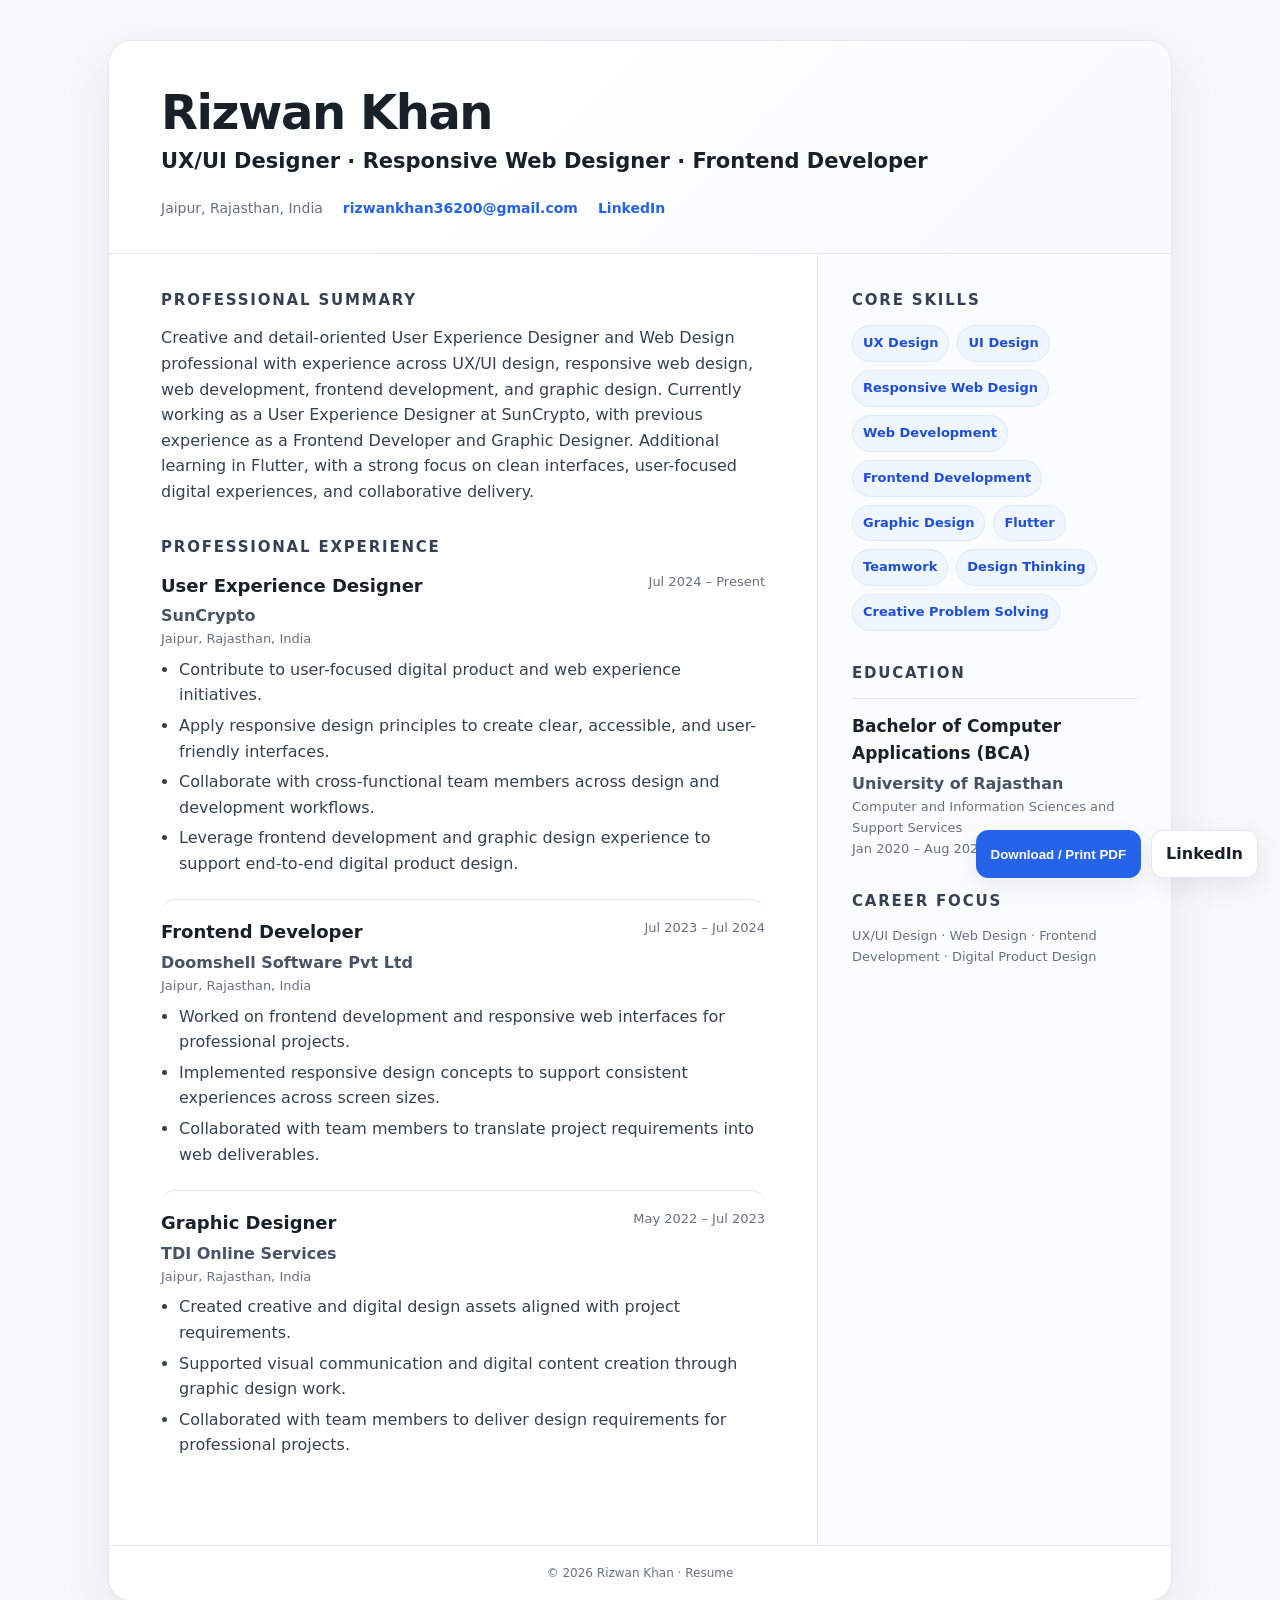
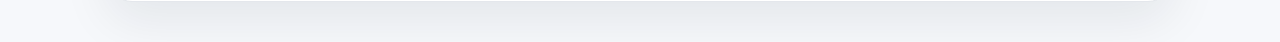
==== resume/index.html @ edef9150 "Add ATS-friendly interactive resume page" ====
<!doctype html>
<html lang="en">
<head>
  <meta charset="utf-8">
  <meta name="viewport" content="width=device-width, initial-scale=1">
  <meta name="description" content="Rizwan Khan — ATS-friendly resume. UX/UI Designer, Web Designer and Frontend Developer based in Jaipur, India.">
  <meta name="author" content="Rizwan Khan">
  <title>Rizwan Khan | Resume</title>
  <style>
    :root{--bg:#f6f8fb;--paper:#fff;--ink:#18202a;--muted:#667085;--line:#e4e7ec;--accent:#2563eb;--accent2:#eff6ff;--shadow:0 18px 50px rgba(16,24,40,.08)}
    *{box-sizing:border-box}html{scroll-behavior:smooth}body{margin:0;background:var(--bg);color:var(--ink);font-family:Inter,system-ui,-apple-system,BlinkMacSystemFont,"Segoe UI",sans-serif;line-height:1.6}
    a{color:var(--accent);text-decoration:none}a:hover{text-decoration:underline}
    .wrap{max-width:1100px;margin:40px auto;padding:0 18px}.resume{background:var(--paper);border:1px solid var(--line);border-radius:24px;box-shadow:var(--shadow);overflow:hidden}
    header{padding:46px 52px 34px;border-bottom:1px solid var(--line);background:linear-gradient(135deg,#fff 0%,#f8fbff 100%)}
    h1{font-size:48px;line-height:1.05;margin:0 0 8px;letter-spacing:-.03em} .role{font-size:21px;font-weight:650;margin:0 0 18px}.contact{display:flex;flex-wrap:wrap;gap:10px 20px;color:var(--muted);font-size:14px}.contact a{font-weight:600}
    main{display:grid;grid-template-columns:2fr 1fr;gap:0}.content{padding:34px 52px}.sidebar{padding:34px 34px;background:#fbfcfe;border-left:1px solid var(--line)}
    section{margin:0 0 30px}h2{font-size:15px;text-transform:uppercase;letter-spacing:.12em;margin:0 0 13px;color:#344054}p{margin:0 0 10px}.summary{font-size:16px;color:#344054}
    .job{padding:18px 0;border-top:1px solid var(--line);transition:transform .2s ease,background .2s ease;padding-left:0;border-radius:14px}.job:first-of-type{border-top:0;padding-top:0}.job:hover{transform:translateX(6px);background:linear-gradient(90deg,#f8fbff,transparent);padding-left:12px}
    .job-head{display:flex;justify-content:space-between;gap:14px;align-items:flex-start}.job h3{font-size:18px;margin:0 0 3px}.company{font-weight:650;color:#475467}.date{font-size:13px;color:var(--muted);white-space:nowrap}.location{font-size:13px;color:var(--muted);margin-bottom:7px}.bullets{margin:7px 0 0 18px;padding:0;color:#344054}.bullets li{margin:5px 0}
    .chips{display:flex;flex-wrap:wrap;gap:8px}.chip{padding:7px 10px;background:var(--accent2);border:1px solid #dbeafe;color:#1d4ed8;border-radius:999px;font-size:13px;font-weight:650;transition:.2s}.chip:hover{transform:translateY(-2px);box-shadow:0 5px 15px rgba(37,99,235,.12)}
    .edu{border-top:1px solid var(--line);padding-top:14px}.edu h3{margin:0 0 4px;font-size:17px}.small{font-size:13px;color:var(--muted)}
    .actions{position:fixed;right:22px;bottom:22px;display:flex;gap:10px;z-index:5}.btn{border:1px solid var(--line);background:#fff;color:var(--ink);padding:10px 14px;border-radius:12px;font-weight:700;box-shadow:0 8px 24px rgba(16,24,40,.08);cursor:pointer}.btn.primary{background:var(--accent);color:#fff;border-color:var(--accent)}.btn:hover{transform:translateY(-2px)}
    footer{padding:18px 52px;border-top:1px solid var(--line);color:var(--muted);font-size:12px;text-align:center}
    @media(max-width:800px){.wrap{margin:14px auto}.resume{border-radius:16px}header{padding:30px 24px}.content{padding:28px 24px}.sidebar{padding:28px 24px;border-left:0;border-top:1px solid var(--line)}main{grid-template-columns:1fr}h1{font-size:38px}.job-head{display:block}.date{display:block;margin-top:4px}.actions{left:14px;right:14px;bottom:14px;justify-content:center}.btn{flex:1;max-width:180px}}
    @media print{body{background:#fff}.wrap{margin:0;padding:0}.resume{border:0;box-shadow:none;border-radius:0}.actions{display:none}header, .content,.sidebar,footer{padding-left:28px;padding-right:28px}a{color:inherit}main{grid-template-columns:2fr 1fr}}
  </style>
</head>
<body>
  <div class="wrap">
    <div class="resume">
      <header>
        <h1>Rizwan Khan</h1>
        <p class="role">UX/UI Designer · Responsive Web Designer · Frontend Developer</p>
        <div class="contact">
          <span>Jaipur, Rajasthan, India</span>
          <a href="mailto:rizwankhan36200@gmail.com">rizwankhan36200@gmail.com</a>
          <a href="https://www.linkedin.com/in/rizwan-khan-44771826b/" target="_blank" rel="noopener">LinkedIn</a>
        </div>
      </header>
      <main>
        <div class="content">
          <section>
            <h2>Professional Summary</h2>
            <p class="summary">Creative and detail-oriented User Experience Designer and Web Design professional with experience across UX/UI design, responsive web design, web development, frontend development, and graphic design. Currently working as a User Experience Designer at SunCrypto, with previous experience as a Frontend Developer and Graphic Designer. Additional learning in Flutter, with a strong focus on clean interfaces, user-focused digital experiences, and collaborative delivery.</p>
          </section>

          <section>
            <h2>Professional Experience</h2>
            <article class="job">
              <div class="job-head"><div><h3>User Experience Designer</h3><div class="company">SunCrypto</div></div><div class="date">Jul 2024 – Present</div></div>
              <div class="location">Jaipur, Rajasthan, India</div>
              <ul class="bullets">
                <li>Contribute to user-focused digital product and web experience initiatives.</li>
                <li>Apply responsive design principles to create clear, accessible, and user-friendly interfaces.</li>
                <li>Collaborate with cross-functional team members across design and development workflows.</li>
                <li>Leverage frontend development and graphic design experience to support end-to-end digital product design.</li>
              </ul>
            </article>
            <article class="job">
              <div class="job-head"><div><h3>Frontend Developer</h3><div class="company">Doomshell Software Pvt Ltd</div></div><div class="date">Jul 2023 – Jul 2024</div></div>
              <div class="location">Jaipur, Rajasthan, India</div>
              <ul class="bullets">
                <li>Worked on frontend development and responsive web interfaces for professional projects.</li>
                <li>Implemented responsive design concepts to support consistent experiences across screen sizes.</li>
                <li>Collaborated with team members to translate project requirements into web deliverables.</li>
              </ul>
            </article>
            <article class="job">
              <div class="job-head"><div><h3>Graphic Designer</h3><div class="company">TDI Online Services</div></div><div class="date">May 2022 – Jul 2023</div></div>
              <div class="location">Jaipur, Rajasthan, India</div>
              <ul class="bullets">
                <li>Created creative and digital design assets aligned with project requirements.</li>
                <li>Supported visual communication and digital content creation through graphic design work.</li>
                <li>Collaborated with team members to deliver design requirements for professional projects.</li>
              </ul>
            </article>
          </section>
        </div>
        <aside class="sidebar">
          <section>
            <h2>Core Skills</h2>
            <div class="chips">
              <span class="chip">UX Design</span><span class="chip">UI Design</span><span class="chip">Responsive Web Design</span><span class="chip">Web Development</span><span class="chip">Frontend Development</span><span class="chip">Graphic Design</span><span class="chip">Flutter</span><span class="chip">Teamwork</span><span class="chip">Design Thinking</span><span class="chip">Creative Problem Solving</span>
            </div>
          </section>
          <section>
            <h2>Education</h2>
            <div class="edu"><h3>Bachelor of Computer Applications (BCA)</h3><div class="company">University of Rajasthan</div><div class="small">Computer and Information Sciences and Support Services</div><div class="small">Jan 2020 – Aug 2021</div></div>
          </section>
          <section>
            <h2>Career Focus</h2>
            <p class="small">UX/UI Design · Web Design · Frontend Development · Digital Product Design</p>
          </section>
        </aside>
      </main>
      <footer>© 2026 Rizwan Khan · Resume</footer>
    </div>
  </div>
  <div class="actions"><button class="btn primary" onclick="window.print()">Download / Print PDF</button><a class="btn" href="https://www.linkedin.com/in/rizwan-khan-44771826b/" target="_blank" rel="noopener">LinkedIn</a></div>
</body>
</html>
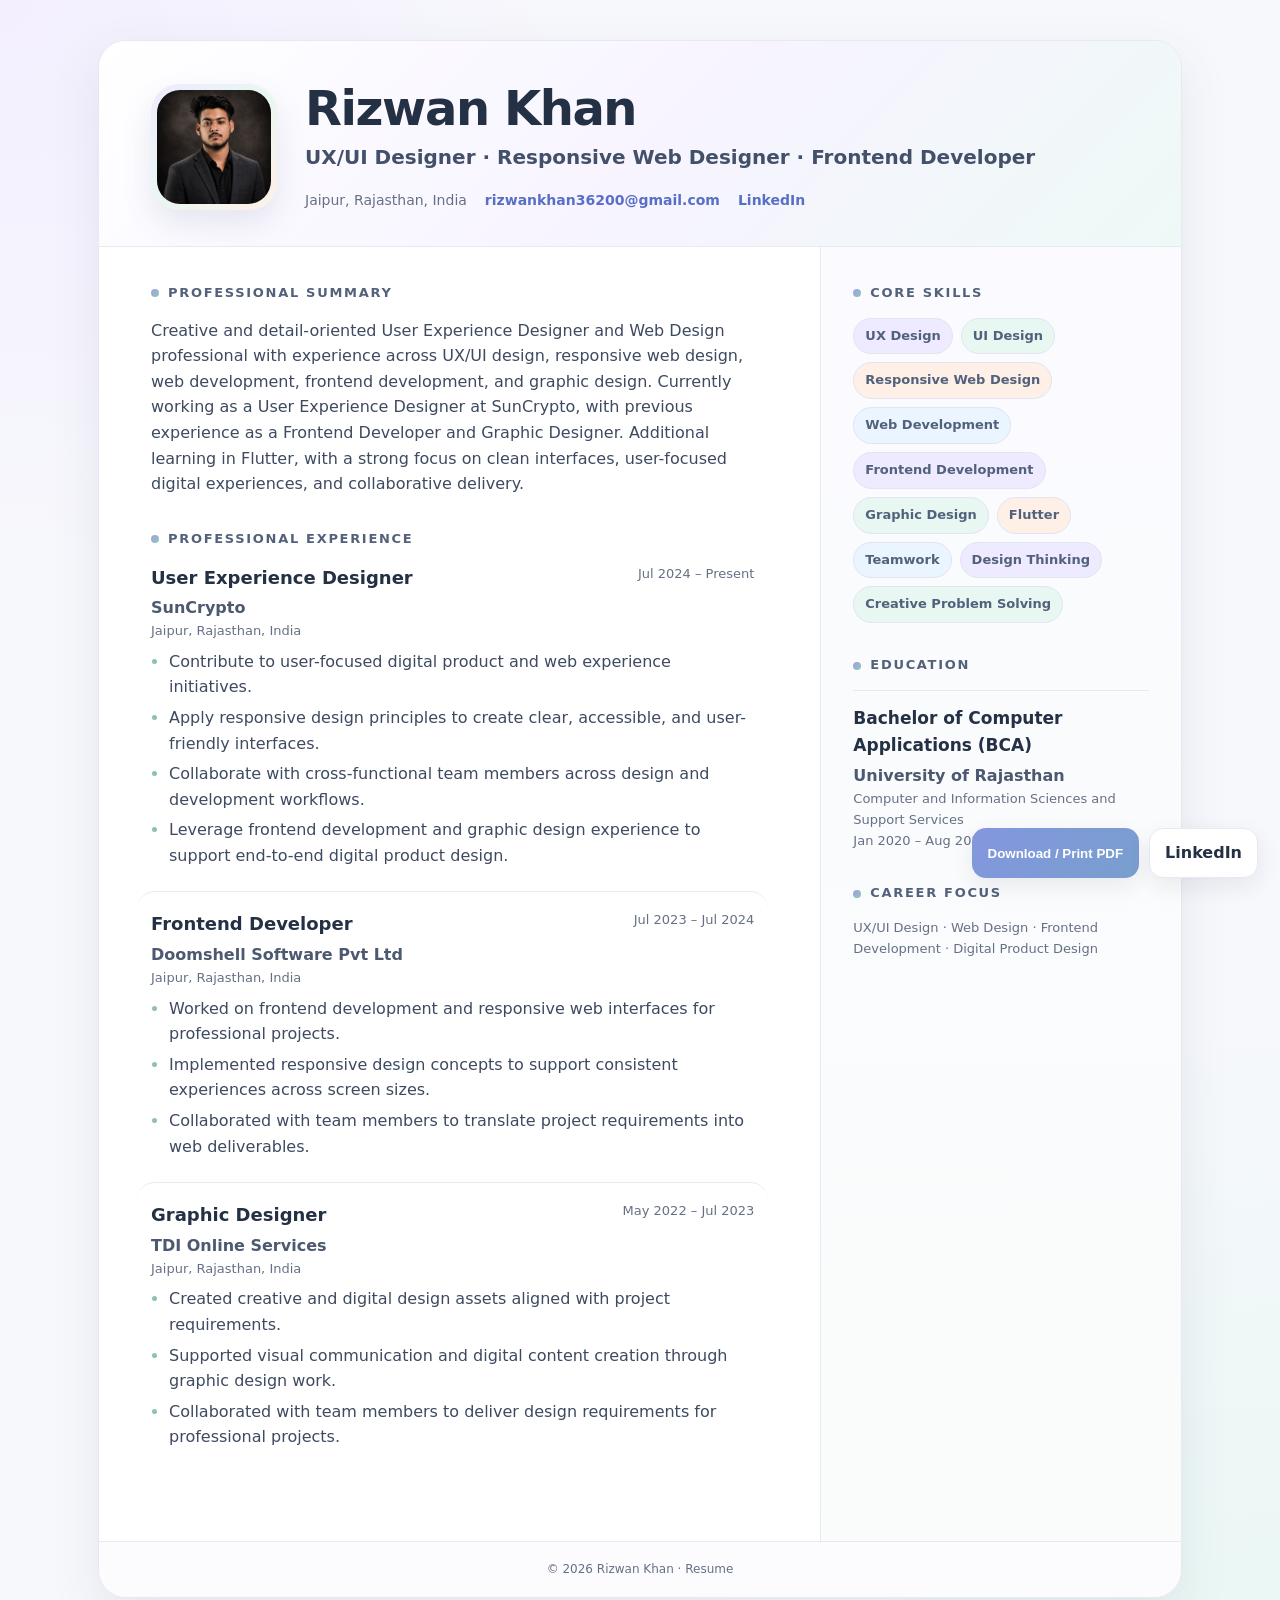
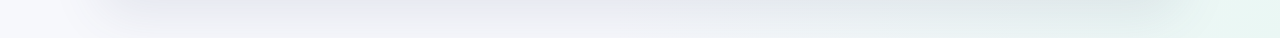
==== commit f6af4573: "Enhance resume with pastel colors and profile photo" ====
--- a/resume/index.html
+++ b/resume/index.html
@@ -7,95 +7,31 @@
   <meta name="author" content="Rizwan Khan">
   <title>Rizwan Khan | Resume</title>
   <style>
-    :root{--bg:#f6f8fb;--paper:#fff;--ink:#18202a;--muted:#667085;--line:#e4e7ec;--accent:#2563eb;--accent2:#eff6ff;--shadow:0 18px 50px rgba(16,24,40,.08)}
-    *{box-sizing:border-box}html{scroll-behavior:smooth}body{margin:0;background:var(--bg);color:var(--ink);font-family:Inter,system-ui,-apple-system,BlinkMacSystemFont,"Segoe UI",sans-serif;line-height:1.6}
-    a{color:var(--accent);text-decoration:none}a:hover{text-decoration:underline}
-    .wrap{max-width:1100px;margin:40px auto;padding:0 18px}.resume{background:var(--paper);border:1px solid var(--line);border-radius:24px;box-shadow:var(--shadow);overflow:hidden}
-    header{padding:46px 52px 34px;border-bottom:1px solid var(--line);background:linear-gradient(135deg,#fff 0%,#f8fbff 100%)}
-    h1{font-size:48px;line-height:1.05;margin:0 0 8px;letter-spacing:-.03em} .role{font-size:21px;font-weight:650;margin:0 0 18px}.contact{display:flex;flex-wrap:wrap;gap:10px 20px;color:var(--muted);font-size:14px}.contact a{font-weight:600}
-    main{display:grid;grid-template-columns:2fr 1fr;gap:0}.content{padding:34px 52px}.sidebar{padding:34px 34px;background:#fbfcfe;border-left:1px solid var(--line)}
-    section{margin:0 0 30px}h2{font-size:15px;text-transform:uppercase;letter-spacing:.12em;margin:0 0 13px;color:#344054}p{margin:0 0 10px}.summary{font-size:16px;color:#344054}
-    .job{padding:18px 0;border-top:1px solid var(--line);transition:transform .2s ease,background .2s ease;padding-left:0;border-radius:14px}.job:first-of-type{border-top:0;padding-top:0}.job:hover{transform:translateX(6px);background:linear-gradient(90deg,#f8fbff,transparent);padding-left:12px}
-    .job-head{display:flex;justify-content:space-between;gap:14px;align-items:flex-start}.job h3{font-size:18px;margin:0 0 3px}.company{font-weight:650;color:#475467}.date{font-size:13px;color:var(--muted);white-space:nowrap}.location{font-size:13px;color:var(--muted);margin-bottom:7px}.bullets{margin:7px 0 0 18px;padding:0;color:#344054}.bullets li{margin:5px 0}
-    .chips{display:flex;flex-wrap:wrap;gap:8px}.chip{padding:7px 10px;background:var(--accent2);border:1px solid #dbeafe;color:#1d4ed8;border-radius:999px;font-size:13px;font-weight:650;transition:.2s}.chip:hover{transform:translateY(-2px);box-shadow:0 5px 15px rgba(37,99,235,.12)}
-    .edu{border-top:1px solid var(--line);padding-top:14px}.edu h3{margin:0 0 4px;font-size:17px}.small{font-size:13px;color:var(--muted)}
-    .actions{position:fixed;right:22px;bottom:22px;display:flex;gap:10px;z-index:5}.btn{border:1px solid var(--line);background:#fff;color:var(--ink);padding:10px 14px;border-radius:12px;font-weight:700;box-shadow:0 8px 24px rgba(16,24,40,.08);cursor:pointer}.btn.primary{background:var(--accent);color:#fff;border-color:var(--accent)}.btn:hover{transform:translateY(-2px)}
-    footer{padding:18px 52px;border-top:1px solid var(--line);color:var(--muted);font-size:12px;text-align:center}
-    @media(max-width:800px){.wrap{margin:14px auto}.resume{border-radius:16px}header{padding:30px 24px}.content{padding:28px 24px}.sidebar{padding:28px 24px;border-left:0;border-top:1px solid var(--line)}main{grid-template-columns:1fr}h1{font-size:38px}.job-head{display:block}.date{display:block;margin-top:4px}.actions{left:14px;right:14px;bottom:14px;justify-content:center}.btn{flex:1;max-width:180px}}
-    @media print{body{background:#fff}.wrap{margin:0;padding:0}.resume{border:0;box-shadow:none;border-radius:0}.actions{display:none}header, .content,.sidebar,footer{padding-left:28px;padding-right:28px}a{color:inherit}main{grid-template-columns:2fr 1fr}}
+    :root{--bg:#f7f8fc;--paper:#fff;--ink:#243044;--muted:#667085;--line:#e7e9f0;--blue:#7186d8;--lav:#eeeaff;--mint:#e8f7f1;--peach:#fff0e7;--pink:#fcebf1;--sky:#eaf5ff;--shadow:0 18px 50px rgba(71,82,117,.10)}
+    *{box-sizing:border-box}html{scroll-behavior:smooth}body{margin:0;background:radial-gradient(circle at top left,#f3efff 0,transparent 28%),radial-gradient(circle at bottom right,#eaf7f4 0,transparent 32%),var(--bg);color:var(--ink);font-family:Inter,system-ui,-apple-system,BlinkMacSystemFont,"Segoe UI",sans-serif;line-height:1.6}
+    a{color:#586fc8;text-decoration:none}a:hover{text-decoration:underline}.wrap{max-width:1120px;margin:40px auto;padding:0 18px}.resume{background:var(--paper);border:1px solid var(--line);border-radius:28px;box-shadow:var(--shadow);overflow:hidden}
+    header{padding:42px 52px 34px;border-bottom:1px solid var(--line);background:linear-gradient(135deg,#fff 0%,#f7f4ff 52%,#eef9f6 100%);position:relative;overflow:hidden}.hero{display:flex;align-items:center;gap:28px;position:relative;z-index:1}.profile-frame{width:126px;height:126px;flex:0 0 126px;border-radius:28px;padding:6px;background:linear-gradient(135deg,var(--lav),var(--mint),var(--peach));box-shadow:0 14px 30px rgba(93,108,157,.14);transition:.3s ease}.profile-frame:hover{transform:translateY(-5px) rotate(-1deg);box-shadow:0 20px 38px rgba(93,108,157,.2)}.profile-frame img{width:100%;height:100%;object-fit:cover;border-radius:23px;background:#fff;display:block}
+    h1{font-size:48px;line-height:1.05;margin:0 0 8px;letter-spacing:-.03em}.role{font-size:20px;font-weight:700;margin:0 0 16px;color:#43506a}.contact{display:flex;flex-wrap:wrap;gap:9px 18px;color:var(--muted);font-size:14px}.contact a{font-weight:700}
+    main{display:grid;grid-template-columns:2fr 1fr;gap:0}.content{padding:36px 52px}.sidebar{padding:36px 32px;background:linear-gradient(180deg,#fbfbff,#f9fcfb);border-left:1px solid var(--line)}section{margin:0 0 32px}h2{font-size:13px;text-transform:uppercase;letter-spacing:.13em;margin:0 0 14px;color:#53617b;display:flex;align-items:center;gap:9px}h2:before{content:"";width:8px;height:8px;border-radius:50%;background:linear-gradient(135deg,#a99ae8,#88cbb8)}p{margin:0 0 10px}.summary{font-size:16px;color:#3e4a60}
+    .job{padding:18px 14px;border-top:1px solid var(--line);transition:transform .25s ease,background .25s ease,box-shadow .25s ease;border-radius:18px;margin-left:-14px}.job:first-of-type{border-top:0;padding-top:0}.job:hover{transform:translateX(7px);background:linear-gradient(90deg,#f7f4ff,#fff);box-shadow:0 10px 24px rgba(101,113,153,.07)}.job-head{display:flex;justify-content:space-between;gap:14px;align-items:flex-start}.job h3{font-size:18px;margin:0 0 3px}.company{font-weight:700;color:#4d5970}.date{font-size:13px;color:var(--muted);white-space:nowrap}.location{font-size:13px;color:var(--muted);margin-bottom:7px}.bullets{margin:7px 0 0 18px;padding:0;color:#3e4a60}.bullets li{margin:5px 0}.bullets li::marker{color:#91bfb2}
+    .chips{display:flex;flex-wrap:wrap;gap:8px}.chip{padding:7px 11px;border:1px solid #e1e5f0;color:#52617c;border-radius:999px;font-size:13px;font-weight:700;transition:.22s}.chip:nth-child(4n+1){background:var(--lav)}.chip:nth-child(4n+2){background:var(--mint)}.chip:nth-child(4n+3){background:var(--peach)}.chip:nth-child(4n+4){background:var(--sky)}.chip:hover{transform:translateY(-3px);box-shadow:0 8px 18px rgba(82,97,124,.13);border-color:transparent}.edu{border-top:1px solid var(--line);padding-top:14px}.edu h3{margin:0 0 4px;font-size:17px}.small{font-size:13px;color:var(--muted)}
+    .actions{position:fixed;right:22px;bottom:22px;display:flex;gap:10px;z-index:5}.btn{border:1px solid var(--line);background:#fff;color:var(--ink);padding:11px 15px;border-radius:14px;font-weight:700;box-shadow:0 8px 24px rgba(16,24,40,.08);cursor:pointer;transition:.2s}.btn.primary{background:linear-gradient(135deg,#8496df,#789fce);color:#fff;border-color:transparent}.btn:hover{transform:translateY(-2px);text-decoration:none;box-shadow:0 12px 28px rgba(84,103,160,.18)}footer{padding:18px 52px;border-top:1px solid var(--line);color:var(--muted);font-size:12px;text-align:center;background:#fcfcfe}
+    @media(max-width:800px){.wrap{margin:14px auto}.resume{border-radius:18px}header{padding:30px 24px}.hero{align-items:flex-start;gap:18px}.profile-frame{width:92px;height:92px;flex-basis:92px;border-radius:22px}.profile-frame img{border-radius:17px}.content{padding:28px 24px}.sidebar{padding:28px 24px;border-left:0;border-top:1px solid var(--line)}main{grid-template-columns:1fr}h1{font-size:36px}.role{font-size:16px}.job-head{display:block}.date{display:block;margin-top:4px}.actions{left:14px;right:14px;bottom:14px;justify-content:center}.btn{flex:1;max-width:180px}}
+    @media print{body{background:#fff}.wrap{margin:0;padding:0}.resume{border:0;box-shadow:none;border-radius:0}.actions{display:none}header,.content,.sidebar,footer{padding-left:28px;padding-right:28px}a{color:inherit}.chip{border-color:#ddd}main{grid-template-columns:2fr 1fr}.job:hover,.chip:hover{transform:none;box-shadow:none}}
   </style>
 </head>
 <body>
-  <div class="wrap">
-    <div class="resume">
-      <header>
-        <h1>Rizwan Khan</h1>
-        <p class="role">UX/UI Designer · Responsive Web Designer · Frontend Developer</p>
-        <div class="contact">
-          <span>Jaipur, Rajasthan, India</span>
-          <a href="mailto:rizwankhan36200@gmail.com">rizwankhan36200@gmail.com</a>
-          <a href="https://www.linkedin.com/in/rizwan-khan-44771826b/" target="_blank" rel="noopener">LinkedIn</a>
-        </div>
-      </header>
-      <main>
-        <div class="content">
-          <section>
-            <h2>Professional Summary</h2>
-            <p class="summary">Creative and detail-oriented User Experience Designer and Web Design professional with experience across UX/UI design, responsive web design, web development, frontend development, and graphic design. Currently working as a User Experience Designer at SunCrypto, with previous experience as a Frontend Developer and Graphic Designer. Additional learning in Flutter, with a strong focus on clean interfaces, user-focused digital experiences, and collaborative delivery.</p>
-          </section>
-
-          <section>
-            <h2>Professional Experience</h2>
-            <article class="job">
-              <div class="job-head"><div><h3>User Experience Designer</h3><div class="company">SunCrypto</div></div><div class="date">Jul 2024 – Present</div></div>
-              <div class="location">Jaipur, Rajasthan, India</div>
-              <ul class="bullets">
-                <li>Contribute to user-focused digital product and web experience initiatives.</li>
-                <li>Apply responsive design principles to create clear, accessible, and user-friendly interfaces.</li>
-                <li>Collaborate with cross-functional team members across design and development workflows.</li>
-                <li>Leverage frontend development and graphic design experience to support end-to-end digital product design.</li>
-              </ul>
-            </article>
-            <article class="job">
-              <div class="job-head"><div><h3>Frontend Developer</h3><div class="company">Doomshell Software Pvt Ltd</div></div><div class="date">Jul 2023 – Jul 2024</div></div>
-              <div class="location">Jaipur, Rajasthan, India</div>
-              <ul class="bullets">
-                <li>Worked on frontend development and responsive web interfaces for professional projects.</li>
-                <li>Implemented responsive design concepts to support consistent experiences across screen sizes.</li>
-                <li>Collaborated with team members to translate project requirements into web deliverables.</li>
-              </ul>
-            </article>
-            <article class="job">
-              <div class="job-head"><div><h3>Graphic Designer</h3><div class="company">TDI Online Services</div></div><div class="date">May 2022 – Jul 2023</div></div>
-              <div class="location">Jaipur, Rajasthan, India</div>
-              <ul class="bullets">
-                <li>Created creative and digital design assets aligned with project requirements.</li>
-                <li>Supported visual communication and digital content creation through graphic design work.</li>
-                <li>Collaborated with team members to deliver design requirements for professional projects.</li>
-              </ul>
-            </article>
-          </section>
-        </div>
-        <aside class="sidebar">
-          <section>
-            <h2>Core Skills</h2>
-            <div class="chips">
-              <span class="chip">UX Design</span><span class="chip">UI Design</span><span class="chip">Responsive Web Design</span><span class="chip">Web Development</span><span class="chip">Frontend Development</span><span class="chip">Graphic Design</span><span class="chip">Flutter</span><span class="chip">Teamwork</span><span class="chip">Design Thinking</span><span class="chip">Creative Problem Solving</span>
-            </div>
-          </section>
-          <section>
-            <h2>Education</h2>
-            <div class="edu"><h3>Bachelor of Computer Applications (BCA)</h3><div class="company">University of Rajasthan</div><div class="small">Computer and Information Sciences and Support Services</div><div class="small">Jan 2020 – Aug 2021</div></div>
-          </section>
-          <section>
-            <h2>Career Focus</h2>
-            <p class="small">UX/UI Design · Web Design · Frontend Development · Digital Product Design</p>
-          </section>
-        </aside>
-      </main>
-      <footer>© 2026 Rizwan Khan · Resume</footer>
-    </div>
-  </div>
+  <div class="wrap"><div class="resume">
+    <header><div class="hero"><div class="profile-frame"><img src="../assets/images/about/profile-pic.png" alt="Rizwan Khan profile photo"></div><div><h1>Rizwan Khan</h1><p class="role">UX/UI Designer · Responsive Web Designer · Frontend Developer</p><div class="contact"><span>Jaipur, Rajasthan, India</span><a href="mailto:rizwankhan36200@gmail.com">rizwankhan36200@gmail.com</a><a href="https://www.linkedin.com/in/rizwan-khan-44771826b/" target="_blank" rel="noopener">LinkedIn</a></div></div></div></header>
+    <main><div class="content">
+      <section><h2>Professional Summary</h2><p class="summary">Creative and detail-oriented User Experience Designer and Web Design professional with experience across UX/UI design, responsive web design, web development, frontend development, and graphic design. Currently working as a User Experience Designer at SunCrypto, with previous experience as a Frontend Developer and Graphic Designer. Additional learning in Flutter, with a strong focus on clean interfaces, user-focused digital experiences, and collaborative delivery.</p></section>
+      <section><h2>Professional Experience</h2>
+        <article class="job"><div class="job-head"><div><h3>User Experience Designer</h3><div class="company">SunCrypto</div></div><div class="date">Jul 2024 – Present</div></div><div class="location">Jaipur, Rajasthan, India</div><ul class="bullets"><li>Contribute to user-focused digital product and web experience initiatives.</li><li>Apply responsive design principles to create clear, accessible, and user-friendly interfaces.</li><li>Collaborate with cross-functional team members across design and development workflows.</li><li>Leverage frontend development and graphic design experience to support end-to-end digital product design.</li></ul></article>
+        <article class="job"><div class="job-head"><div><h3>Frontend Developer</h3><div class="company">Doomshell Software Pvt Ltd</div></div><div class="date">Jul 2023 – Jul 2024</div></div><div class="location">Jaipur, Rajasthan, India</div><ul class="bullets"><li>Worked on frontend development and responsive web interfaces for professional projects.</li><li>Implemented responsive design concepts to support consistent experiences across screen sizes.</li><li>Collaborated with team members to translate project requirements into web deliverables.</li></ul></article>
+        <article class="job"><div class="job-head"><div><h3>Graphic Designer</h3><div class="company">TDI Online Services</div></div><div class="date">May 2022 – Jul 2023</div></div><div class="location">Jaipur, Rajasthan, India</div><ul class="bullets"><li>Created creative and digital design assets aligned with project requirements.</li><li>Supported visual communication and digital content creation through graphic design work.</li><li>Collaborated with team members to deliver design requirements for professional projects.</li></ul></article>
+      </section></div>
+      <aside class="sidebar"><section><h2>Core Skills</h2><div class="chips"><span class="chip">UX Design</span><span class="chip">UI Design</span><span class="chip">Responsive Web Design</span><span class="chip">Web Development</span><span class="chip">Frontend Development</span><span class="chip">Graphic Design</span><span class="chip">Flutter</span><span class="chip">Teamwork</span><span class="chip">Design Thinking</span><span class="chip">Creative Problem Solving</span></div></section><section><h2>Education</h2><div class="edu"><h3>Bachelor of Computer Applications (BCA)</h3><div class="company">University of Rajasthan</div><div class="small">Computer and Information Sciences and Support Services</div><div class="small">Jan 2020 – Aug 2021</div></div></section><section><h2>Career Focus</h2><p class="small">UX/UI Design · Web Design · Frontend Development · Digital Product Design</p></section></aside>
+    </main><footer>© 2026 Rizwan Khan · Resume</footer>
+  </div></div>
   <div class="actions"><button class="btn primary" onclick="window.print()">Download / Print PDF</button><a class="btn" href="https://www.linkedin.com/in/rizwan-khan-44771826b/" target="_blank" rel="noopener">LinkedIn</a></div>
-</body>
-</html>+</body></html>
